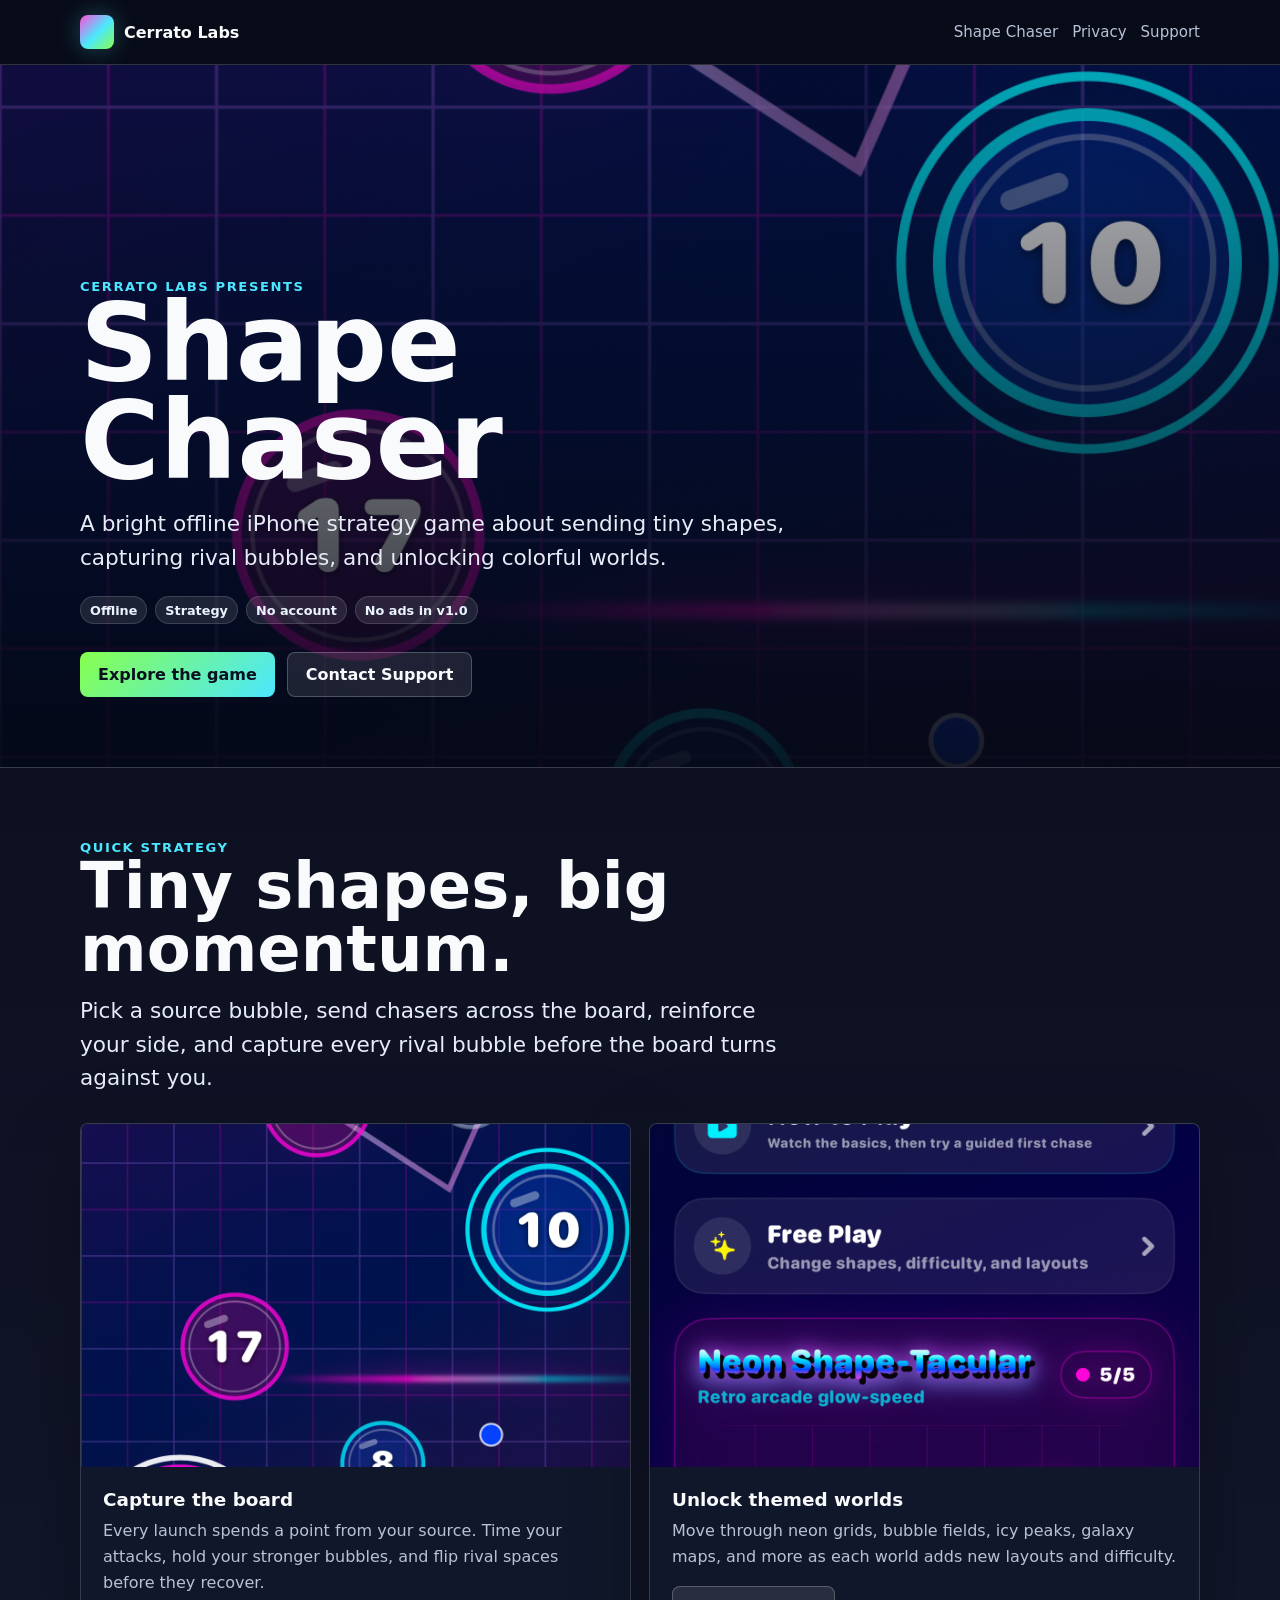
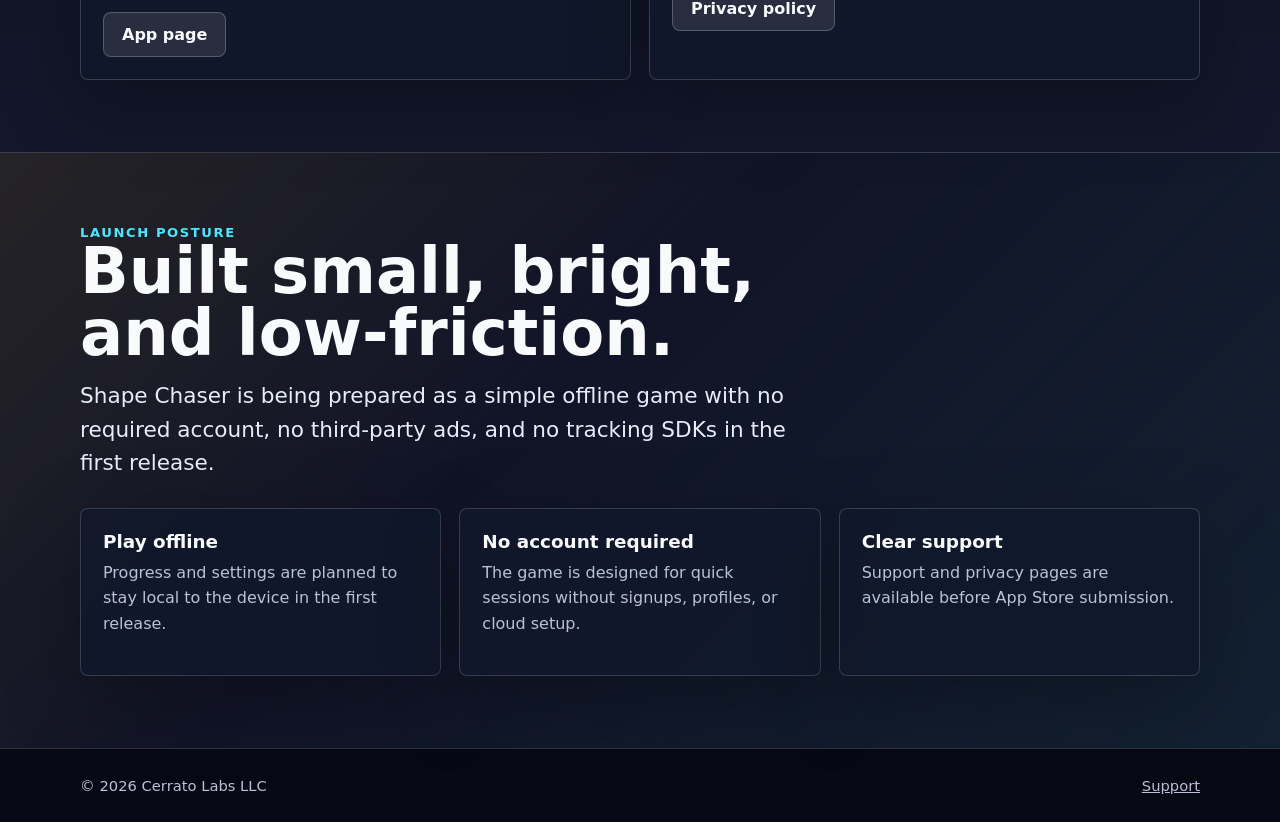
==== index.html @ 4d10f93d "Initial public Cerrato Labs site" ====
<!doctype html>
<html lang="en">
  <head>
    <meta charset="utf-8">
    <meta name="viewport" content="width=device-width, initial-scale=1">
    <title>Shape Chaser - Cerrato Labs</title>
    <meta name="description" content="Shape Chaser is a bright offline iPhone strategy game from Cerrato Labs.">
    <link rel="stylesheet" href="styles.css">
  </head>
  <body>
    <header class="site-header">
      <nav class="nav" aria-label="Primary">
        <a class="brand" href="index.html">
          <span class="brand-mark" aria-hidden="true"></span>
          <span>Cerrato Labs</span>
        </a>
        <div class="nav-links">
          <a href="shape-chaser.html">Shape Chaser</a>
          <a href="privacy-shape-chaser.html">Privacy</a>
          <a href="support.html">Support</a>
        </div>
      </nav>
    </header>

    <main>
      <section class="hero">
        <div class="hero-inner">
          <div class="eyebrow">Cerrato Labs presents</div>
          <h1>Shape Chaser</h1>
          <p class="lead">A bright offline iPhone strategy game about sending tiny shapes, capturing rival bubbles, and unlocking colorful worlds.</p>
          <div class="meta">
            <span class="pill">Offline</span>
            <span class="pill">Strategy</span>
            <span class="pill">No account</span>
            <span class="pill">No ads in v1.0</span>
          </div>
          <div class="actions">
            <a class="button primary" href="shape-chaser.html">Explore the game</a>
            <a class="button" href="support.html">Contact Support</a>
          </div>
        </div>
      </section>

      <section class="band">
        <div class="wrap">
          <div class="section-head">
            <div class="eyebrow">Quick strategy</div>
            <h2>Tiny shapes, big momentum.</h2>
            <p class="lead">Pick a source bubble, send chasers across the board, reinforce your side, and capture every rival bubble before the board turns against you.</p>
          </div>

          <div class="grid two">
            <article class="card">
              <img src="assets/shape-chaser-gameplay.png" alt="Shape Chaser gameplay with colorful capture bubbles">
              <div class="card-body">
                <h3>Capture the board</h3>
                <p>Every launch spends a point from your source. Time your attacks, hold your stronger bubbles, and flip rival spaces before they recover.</p>
                <a class="button" href="shape-chaser.html">App page</a>
              </div>
            </article>

            <article class="card">
              <img src="assets/shape-chaser-map.png" alt="Shape Chaser campaign map">
              <div class="card-body">
                <h3>Unlock themed worlds</h3>
                <p>Move through neon grids, bubble fields, icy peaks, galaxy maps, and more as each world adds new layouts and difficulty.</p>
                <a class="button" href="privacy-shape-chaser.html">Privacy policy</a>
              </div>
            </article>
          </div>
        </div>
      </section>

      <section class="band alt">
        <div class="wrap">
          <div class="section-head">
            <div class="eyebrow">Launch posture</div>
            <h2>Built small, bright, and low-friction.</h2>
            <p class="lead">Shape Chaser is being prepared as a simple offline game with no required account, no third-party ads, and no tracking SDKs in the first release.</p>
          </div>

          <div class="grid">
            <div class="card">
              <div class="card-body">
                <h3>Play offline</h3>
                <p>Progress and settings are planned to stay local to the device in the first release.</p>
              </div>
            </div>
            <div class="card">
              <div class="card-body">
                <h3>No account required</h3>
                <p>The game is designed for quick sessions without signups, profiles, or cloud setup.</p>
              </div>
            </div>
            <div class="card">
              <div class="card-body">
                <h3>Clear support</h3>
                <p>Support and privacy pages are available before App Store submission.</p>
              </div>
            </div>
          </div>
        </div>
      </section>
    </main>

    <footer class="footer">
      <div class="wrap">
        <span>© 2026 Cerrato Labs LLC</span>
        <span><a href="support.html">Support</a></span>
      </div>
    </footer>
  </body>
</html>
---- styles.css ----
:root {
  color-scheme: dark;
  --ink: #f8fafc;
  --muted: #b8c2d6;
  --paper: #0d1020;
  --panel: rgba(17, 24, 43, 0.84);
  --panel-strong: rgba(9, 13, 27, 0.92);
  --line: rgba(255, 255, 255, 0.16);
  --pink: #ff4fd8;
  --cyan: #4ce7ff;
  --lime: #88ff4d;
  --gold: #ffd166;
  --coral: #ff6b6b;
  --max: 1120px;
}

* {
  box-sizing: border-box;
}

html {
  scroll-behavior: smooth;
}

body {
  margin: 0;
  font-family: Inter, ui-sans-serif, system-ui, -apple-system, BlinkMacSystemFont, "Segoe UI", sans-serif;
  background: var(--paper);
  color: var(--ink);
  letter-spacing: 0;
}

a {
  color: inherit;
}

.site-header {
  position: sticky;
  top: 0;
  z-index: 20;
  backdrop-filter: blur(18px);
  background: rgba(8, 11, 22, 0.78);
  border-bottom: 1px solid var(--line);
}

.nav {
  width: min(var(--max), calc(100% - 32px));
  margin: 0 auto;
  min-height: 64px;
  display: flex;
  align-items: center;
  justify-content: space-between;
  gap: 18px;
}

.brand {
  display: inline-flex;
  align-items: center;
  gap: 10px;
  text-decoration: none;
  font-weight: 900;
}

.brand-mark {
  width: 34px;
  height: 34px;
  border-radius: 8px;
  background:
    linear-gradient(135deg, var(--pink), var(--cyan) 52%, var(--lime));
  box-shadow: 0 0 24px rgba(76, 231, 255, 0.28);
}

.nav-links {
  display: flex;
  gap: 14px;
  align-items: center;
  color: var(--muted);
  font-size: 0.94rem;
}

.nav-links a {
  text-decoration: none;
}

.nav-links a:hover {
  color: var(--ink);
}

.hero {
  min-height: 78vh;
  display: grid;
  align-items: end;
  background:
    linear-gradient(180deg, rgba(5, 8, 18, 0.26), rgba(5, 8, 18, 0.90)),
    url("assets/shape-chaser-gameplay.png") center / cover no-repeat;
}

.hero-inner {
  width: min(var(--max), calc(100% - 32px));
  margin: 0 auto;
  padding: 110px 0 70px;
}

.eyebrow {
  color: var(--cyan);
  font-size: 0.82rem;
  font-weight: 900;
  letter-spacing: 0.12em;
  text-transform: uppercase;
}

h1,
h2,
h3,
p {
  margin-top: 0;
}

h1 {
  max-width: 780px;
  font-size: clamp(3rem, 9vw, 6.8rem);
  line-height: 0.9;
  margin-bottom: 18px;
}

h2 {
  font-size: clamp(2rem, 5vw, 4rem);
  line-height: 0.98;
  margin-bottom: 14px;
}

h3 {
  font-size: 1.15rem;
  margin-bottom: 8px;
}

.lead {
  max-width: 720px;
  color: #e7ecf8;
  font-size: clamp(1.12rem, 2vw, 1.35rem);
  line-height: 1.55;
}

.actions {
  display: flex;
  flex-wrap: wrap;
  gap: 12px;
  margin-top: 28px;
}

.button {
  min-height: 44px;
  display: inline-flex;
  align-items: center;
  justify-content: center;
  padding: 12px 18px;
  border-radius: 8px;
  border: 1px solid rgba(255, 255, 255, 0.22);
  background: rgba(255, 255, 255, 0.1);
  text-decoration: none;
  font-weight: 800;
}

.button.primary {
  border: 0;
  color: #09111f;
  background: linear-gradient(135deg, var(--lime), var(--cyan));
}

.band {
  border-top: 1px solid var(--line);
  background: linear-gradient(180deg, #0d1020, #12172b);
}

.band.alt {
  background: linear-gradient(135deg, rgba(255, 209, 102, 0.10), #111427 42%, rgba(76, 231, 255, 0.08));
}

.wrap {
  width: min(var(--max), calc(100% - 32px));
  margin: 0 auto;
  padding: 72px 0;
}

.section-head {
  max-width: 780px;
  margin-bottom: 28px;
}

.grid {
  display: grid;
  grid-template-columns: repeat(3, minmax(0, 1fr));
  gap: 18px;
}

.two {
  grid-template-columns: repeat(2, minmax(0, 1fr));
}

.card {
  border: 1px solid var(--line);
  border-radius: 8px;
  background: var(--panel);
  overflow: hidden;
  box-shadow: 0 24px 80px rgba(0, 0, 0, 0.28);
}

.card-body {
  padding: 22px;
}

.card img {
  display: block;
  width: 100%;
  aspect-ratio: 16 / 10;
  object-fit: cover;
  background: #060915;
}

.app-icon {
  width: 100%;
  aspect-ratio: 1;
  object-fit: cover;
}

.meta {
  display: flex;
  flex-wrap: wrap;
  gap: 8px;
  margin: 18px 0;
}

.pill {
  display: inline-flex;
  align-items: center;
  min-height: 28px;
  padding: 5px 9px;
  border-radius: 999px;
  color: #eaf4ff;
  background: rgba(255, 255, 255, 0.10);
  border: 1px solid rgba(255, 255, 255, 0.14);
  font-size: 0.8rem;
  font-weight: 800;
}

.status {
  color: var(--gold);
}

.card p,
.copy p,
.list li {
  color: var(--muted);
  line-height: 1.62;
}

.list {
  padding-left: 1.2rem;
}

.list li + li {
  margin-top: 8px;
}

.page-hero {
  background:
    linear-gradient(180deg, rgba(7, 10, 21, 0.52), rgba(7, 10, 21, 0.94)),
    url("assets/shape-chaser-map.png") center / cover no-repeat;
}

.page-hero .wrap {
  padding-top: 110px;
}

.legal {
  max-width: 860px;
}

.legal h2 {
  font-size: 1.8rem;
  margin-top: 36px;
}

.footer {
  border-top: 1px solid var(--line);
  background: #070a15;
}

.footer .wrap {
  padding: 28px 0;
  display: flex;
  justify-content: space-between;
  gap: 18px;
  flex-wrap: wrap;
  color: var(--muted);
  font-size: 0.92rem;
}

@media (max-width: 760px) {
  .nav {
    align-items: flex-start;
    flex-direction: column;
    padding: 14px 0;
  }

  .nav-links {
    width: 100%;
    overflow-x: auto;
    padding-bottom: 2px;
  }

  .hero {
    min-height: 72vh;
  }

  .grid,
  .two {
    grid-template-columns: 1fr;
  }

  .wrap {
    padding: 52px 0;
  }
}
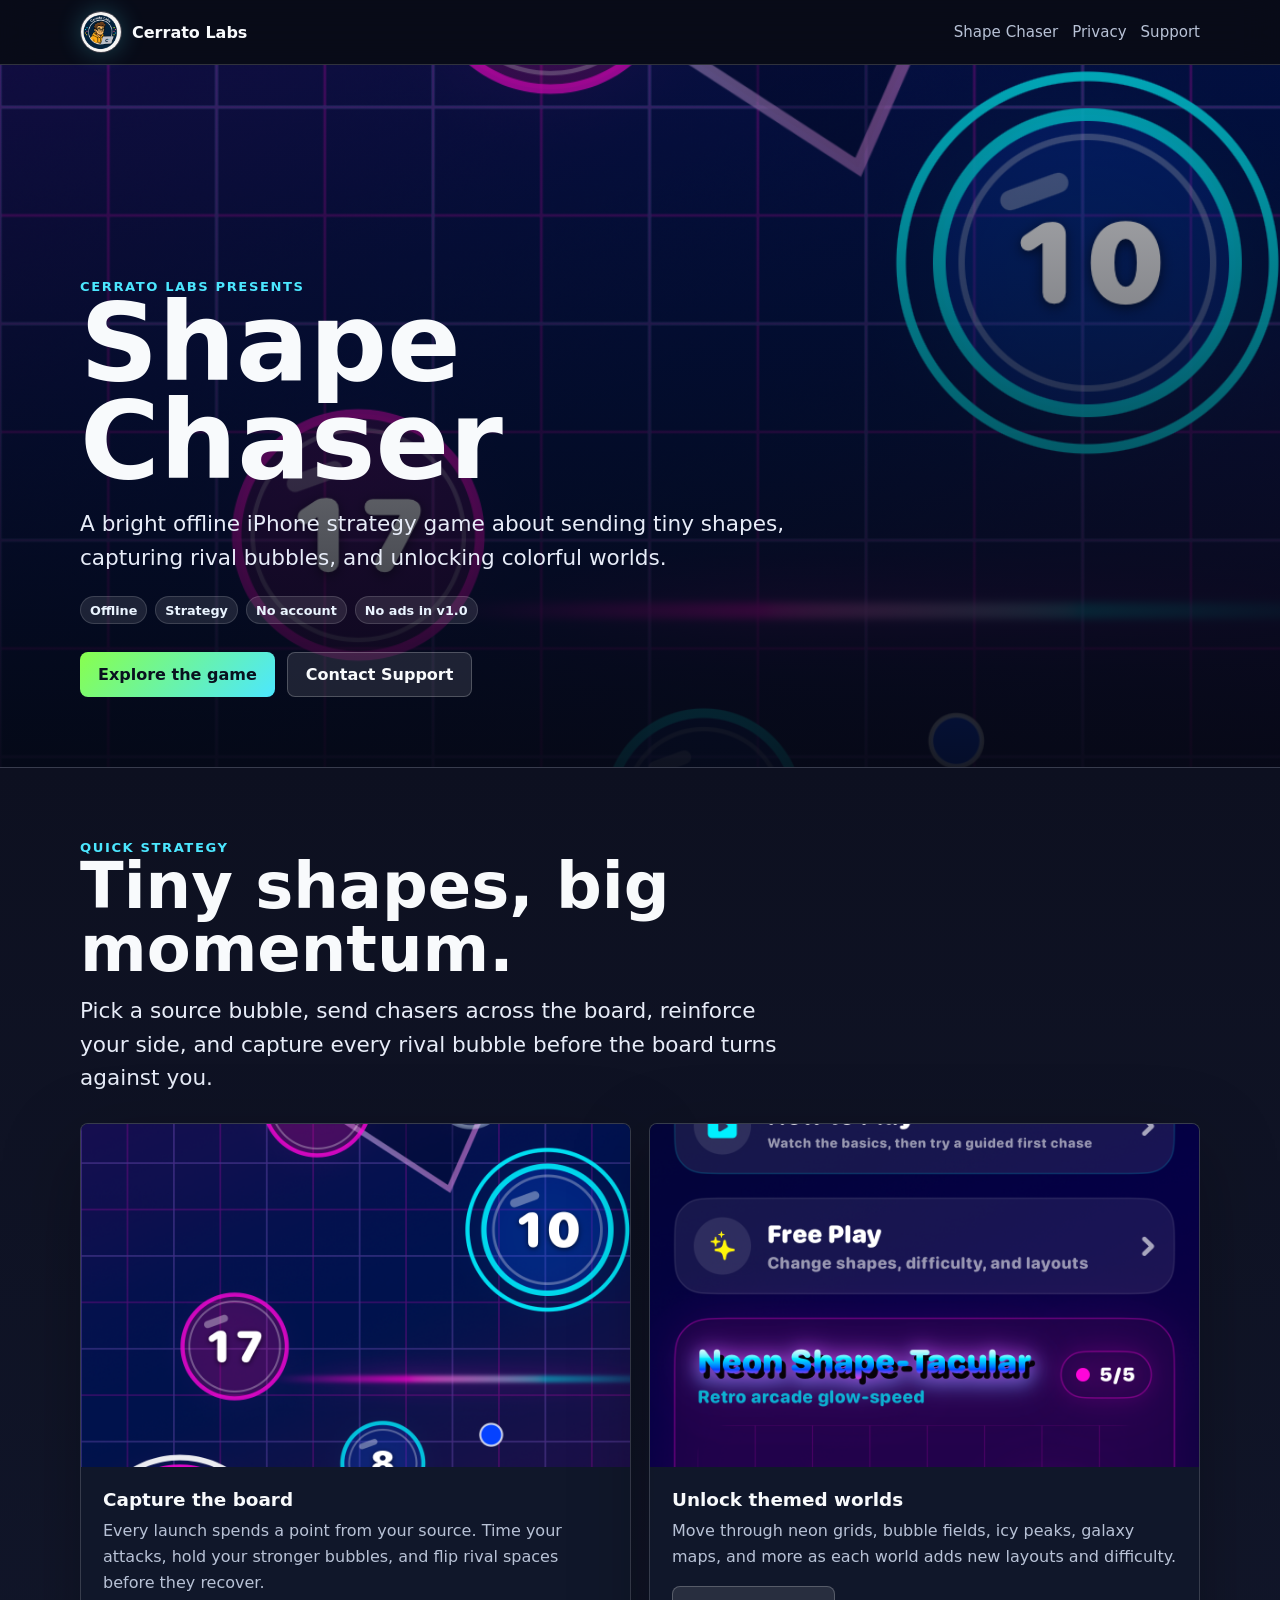
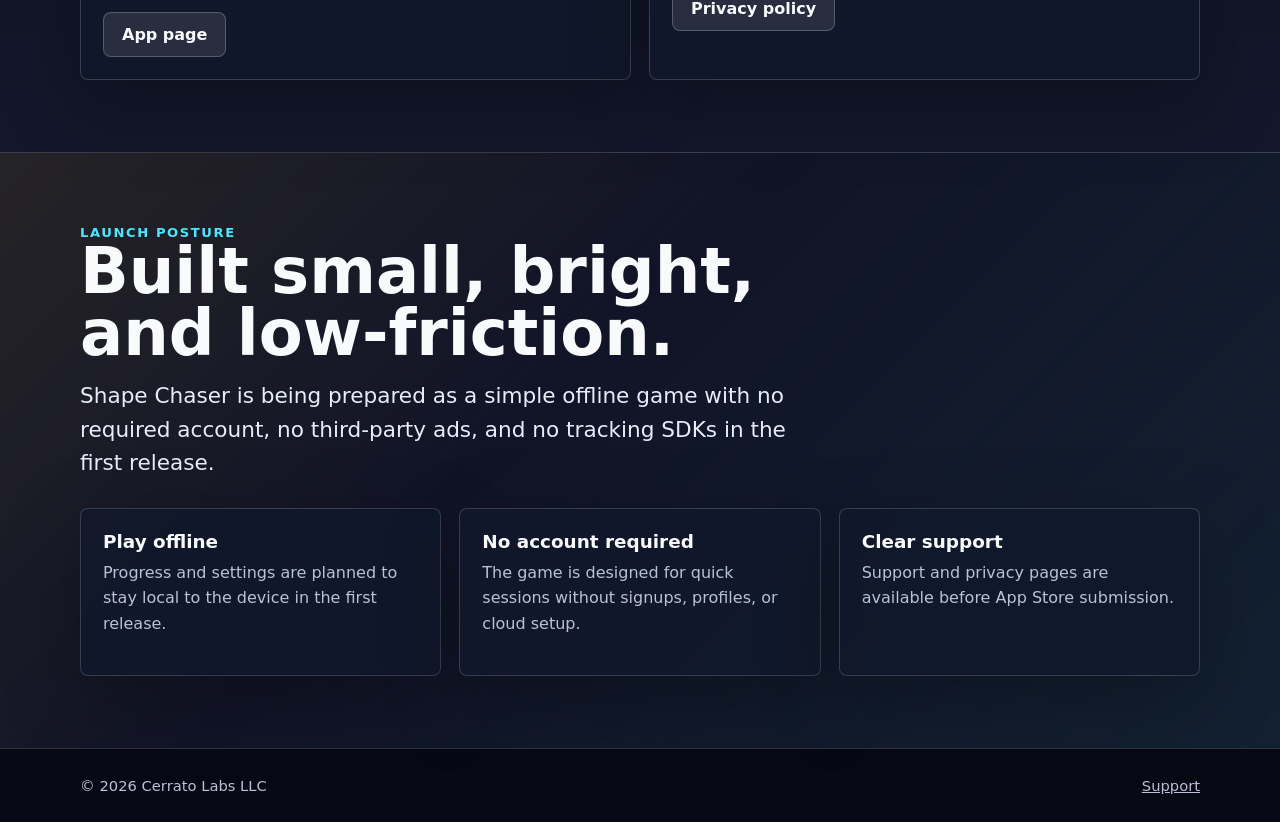
==== commit 545e7880: "Add Cerrato Labs mascot logo to public site" ====
--- a/index.html
+++ b/index.html
@@ -5,19 +5,24 @@
     <meta name="viewport" content="width=device-width, initial-scale=1">
     <title>Shape Chaser - Cerrato Labs</title>
     <meta name="description" content="Shape Chaser is a bright offline iPhone strategy game from Cerrato Labs.">
+    <link rel="canonical" href="https://cerratolabs.com/">
+    <meta property="og:title" content="Shape Chaser - Cerrato Labs">
+    <meta property="og:description" content="A bright offline iPhone strategy game about sending tiny shapes, capturing rival bubbles, and unlocking colorful worlds.">
+    <meta property="og:type" content="website">
+    <meta property="og:url" content="https://cerratolabs.com/">
     <link rel="stylesheet" href="styles.css">
   </head>
   <body>
     <header class="site-header">
       <nav class="nav" aria-label="Primary">
-        <a class="brand" href="index.html">
-          <span class="brand-mark" aria-hidden="true"></span>
+        <a class="brand" href="/">
+          <img class="brand-mark" src="/assets/cerrato-labs-mascot-badge-active-512.png" alt="" aria-hidden="true">
           <span>Cerrato Labs</span>
         </a>
         <div class="nav-links">
-          <a href="shape-chaser.html">Shape Chaser</a>
-          <a href="privacy-shape-chaser.html">Privacy</a>
-          <a href="support.html">Support</a>
+          <a href="/shape-chaser/">Shape Chaser</a>
+          <a href="/privacy-shape-chaser/">Privacy</a>
+          <a href="/support/">Support</a>
         </div>
       </nav>
     </header>
@@ -35,8 +40,8 @@
             <span class="pill">No ads in v1.0</span>
           </div>
           <div class="actions">
-            <a class="button primary" href="shape-chaser.html">Explore the game</a>
-            <a class="button" href="support.html">Contact Support</a>
+            <a class="button primary" href="/shape-chaser/">Explore the game</a>
+            <a class="button" href="/support/">Contact Support</a>
           </div>
         </div>
       </section>
@@ -55,7 +60,7 @@
               <div class="card-body">
                 <h3>Capture the board</h3>
                 <p>Every launch spends a point from your source. Time your attacks, hold your stronger bubbles, and flip rival spaces before they recover.</p>
-                <a class="button" href="shape-chaser.html">App page</a>
+                <a class="button" href="/shape-chaser/">App page</a>
               </div>
             </article>
 
@@ -64,7 +69,7 @@
               <div class="card-body">
                 <h3>Unlock themed worlds</h3>
                 <p>Move through neon grids, bubble fields, icy peaks, galaxy maps, and more as each world adds new layouts and difficulty.</p>
-                <a class="button" href="privacy-shape-chaser.html">Privacy policy</a>
+                <a class="button" href="/privacy-shape-chaser/">Privacy policy</a>
               </div>
             </article>
           </div>
@@ -106,7 +111,7 @@
     <footer class="footer">
       <div class="wrap">
         <span>© 2026 Cerrato Labs LLC</span>
-        <span><a href="support.html">Support</a></span>
+        <span><a href="/support/">Support</a></span>
       </div>
     </footer>
   </body>
--- a/styles.css
+++ b/styles.css
@@ -62,12 +62,13 @@
 }
 
 .brand-mark {
-  width: 34px;
-  height: 34px;
-  border-radius: 8px;
-  background:
-    linear-gradient(135deg, var(--pink), var(--cyan) 52%, var(--lime));
-  box-shadow: 0 0 24px rgba(76, 231, 255, 0.28);
+  display: block;
+  width: 42px;
+  height: 42px;
+  border-radius: 50%;
+  object-fit: cover;
+  border: 1px solid rgba(255, 255, 255, 0.22);
+  box-shadow: 0 0 24px rgba(76, 231, 255, 0.24);
 }
 
 .nav-links {
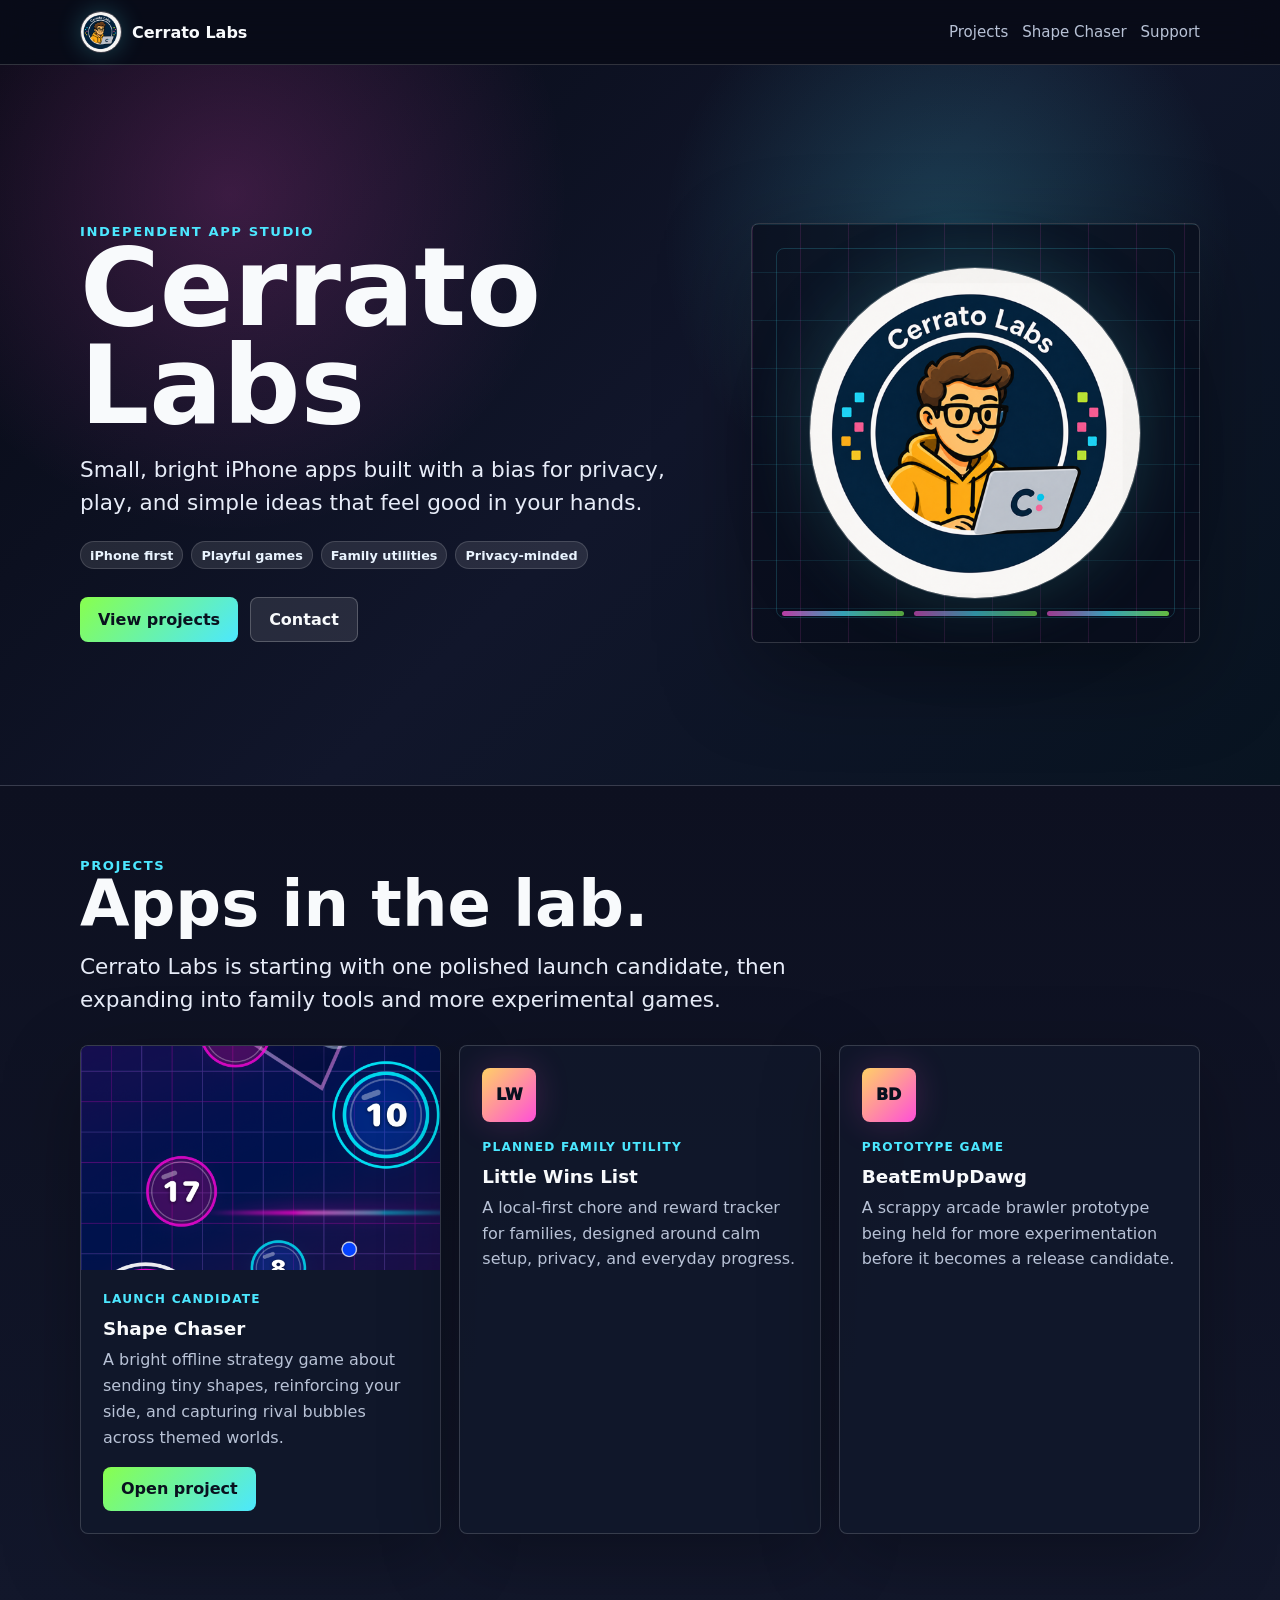
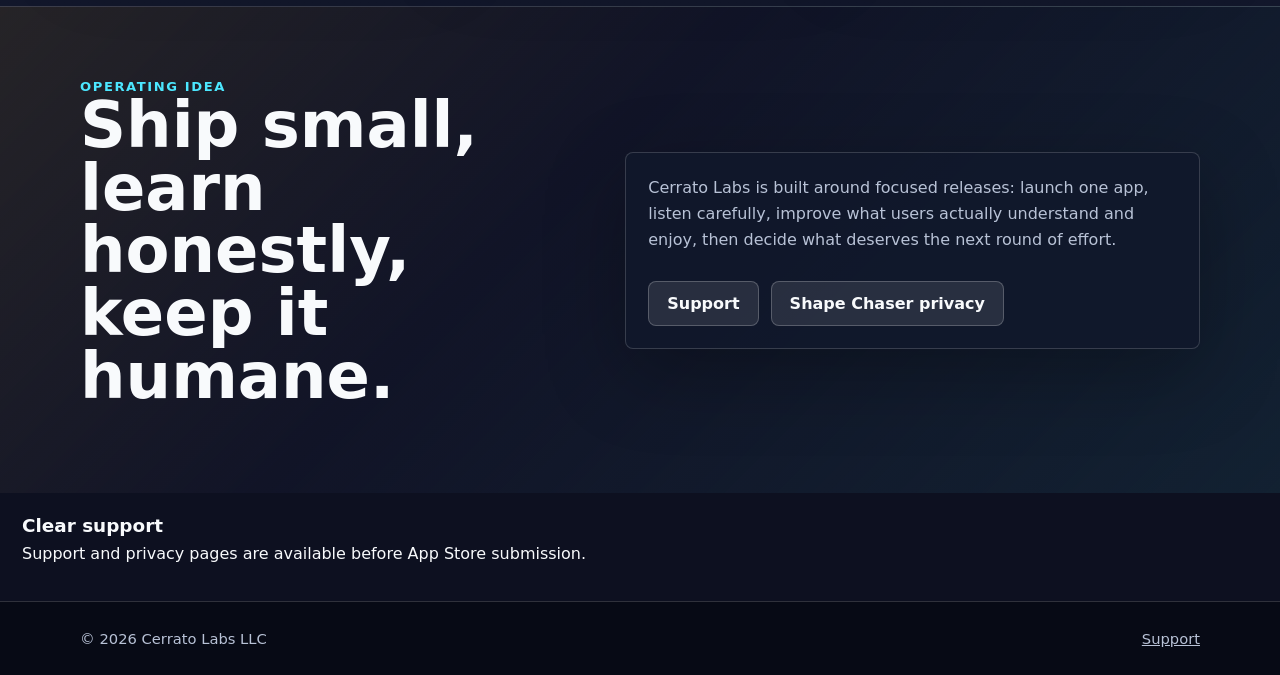
==== commit 77b7b913: "Make Cerrato Labs the public homepage" ====
--- a/index.html
+++ b/index.html
@@ -3,11 +3,11 @@
   <head>
     <meta charset="utf-8">
     <meta name="viewport" content="width=device-width, initial-scale=1">
-    <title>Shape Chaser - Cerrato Labs</title>
-    <meta name="description" content="Shape Chaser is a bright offline iPhone strategy game from Cerrato Labs.">
+    <title>Cerrato Labs</title>
+    <meta name="description" content="Cerrato Labs is an independent app studio building playful iPhone games and privacy-first family tools.">
     <link rel="canonical" href="https://cerratolabs.com/">
-    <meta property="og:title" content="Shape Chaser - Cerrato Labs">
-    <meta property="og:description" content="A bright offline iPhone strategy game about sending tiny shapes, capturing rival bubbles, and unlocking colorful worlds.">
+    <meta property="og:title" content="Cerrato Labs">
+    <meta property="og:description" content="An independent app studio building playful iPhone games and privacy-first family tools.">
     <meta property="og:type" content="website">
     <meta property="og:url" content="https://cerratolabs.com/">
     <link rel="stylesheet" href="styles.css">
@@ -20,56 +20,77 @@
           <span>Cerrato Labs</span>
         </a>
         <div class="nav-links">
+          <a href="#projects">Projects</a>
           <a href="/shape-chaser/">Shape Chaser</a>
-          <a href="/privacy-shape-chaser/">Privacy</a>
           <a href="/support/">Support</a>
         </div>
       </nav>
     </header>
 
     <main>
-      <section class="hero">
-        <div class="hero-inner">
-          <div class="eyebrow">Cerrato Labs presents</div>
-          <h1>Shape Chaser</h1>
-          <p class="lead">A bright offline iPhone strategy game about sending tiny shapes, capturing rival bubbles, and unlocking colorful worlds.</p>
-          <div class="meta">
-            <span class="pill">Offline</span>
-            <span class="pill">Strategy</span>
-            <span class="pill">No account</span>
-            <span class="pill">No ads in v1.0</span>
+      <section class="studio-hero">
+        <div class="studio-hero-inner">
+          <div class="studio-copy">
+            <div class="eyebrow">Independent app studio</div>
+            <h1>Cerrato Labs</h1>
+            <p class="lead">Small, bright iPhone apps built with a bias for privacy, play, and simple ideas that feel good in your hands.</p>
+            <div class="meta">
+              <span class="pill">iPhone first</span>
+              <span class="pill">Playful games</span>
+              <span class="pill">Family utilities</span>
+              <span class="pill">Privacy-minded</span>
+            </div>
+            <div class="actions">
+              <a class="button primary" href="#projects">View projects</a>
+              <a class="button" href="/support/">Contact</a>
+            </div>
           </div>
-          <div class="actions">
-            <a class="button primary" href="/shape-chaser/">Explore the game</a>
-            <a class="button" href="/support/">Contact Support</a>
+
+          <div class="studio-mark-panel" aria-hidden="true">
+            <img class="studio-logo" src="/assets/cerrato-labs-mascot-badge-active-512.png" alt="">
+            <div class="signal-row">
+              <span></span>
+              <span></span>
+              <span></span>
+            </div>
           </div>
         </div>
       </section>
 
-      <section class="band">
+      <section class="band" id="projects">
         <div class="wrap">
           <div class="section-head">
-            <div class="eyebrow">Quick strategy</div>
-            <h2>Tiny shapes, big momentum.</h2>
-            <p class="lead">Pick a source bubble, send chasers across the board, reinforce your side, and capture every rival bubble before the board turns against you.</p>
+            <div class="eyebrow">Projects</div>
+            <h2>Apps in the lab.</h2>
+            <p class="lead">Cerrato Labs is starting with one polished launch candidate, then expanding into family tools and more experimental games.</p>
           </div>
 
-          <div class="grid two">
-            <article class="card">
+          <div class="grid projects-grid">
+            <article class="card project-card featured-project">
               <img src="assets/shape-chaser-gameplay.png" alt="Shape Chaser gameplay with colorful capture bubbles">
               <div class="card-body">
-                <h3>Capture the board</h3>
-                <p>Every launch spends a point from your source. Time your attacks, hold your stronger bubbles, and flip rival spaces before they recover.</p>
-                <a class="button" href="/shape-chaser/">App page</a>
+                <div class="project-label">Launch candidate</div>
+                <h3>Shape Chaser</h3>
+                <p>A bright offline strategy game about sending tiny shapes, reinforcing your side, and capturing rival bubbles across themed worlds.</p>
+                <a class="button primary" href="/shape-chaser/">Open project</a>
               </div>
             </article>
 
-            <article class="card">
-              <img src="assets/shape-chaser-map.png" alt="Shape Chaser campaign map">
+            <article class="card project-card">
               <div class="card-body">
-                <h3>Unlock themed worlds</h3>
-                <p>Move through neon grids, bubble fields, icy peaks, galaxy maps, and more as each world adds new layouts and difficulty.</p>
-                <a class="button" href="/privacy-shape-chaser/">Privacy policy</a>
+                <div class="project-icon">LW</div>
+                <div class="project-label">Planned family utility</div>
+                <h3>Little Wins List</h3>
+                <p>A local-first chore and reward tracker for families, designed around calm setup, privacy, and everyday progress.</p>
+              </div>
+            </article>
+
+            <article class="card project-card">
+              <div class="card-body">
+                <div class="project-icon">BD</div>
+                <div class="project-label">Prototype game</div>
+                <h3>BeatEmUpDawg</h3>
+                <p>A scrappy arcade brawler prototype being held for more experimentation before it becomes a release candidate.</p>
               </div>
             </article>
           </div>
@@ -77,27 +98,23 @@
       </section>
 
       <section class="band alt">
-        <div class="wrap">
-          <div class="section-head">
-            <div class="eyebrow">Launch posture</div>
-            <h2>Built small, bright, and low-friction.</h2>
-            <p class="lead">Shape Chaser is being prepared as a simple offline game with no required account, no third-party ads, and no tracking SDKs in the first release.</p>
+        <div class="wrap studio-note">
+          <div>
+            <div class="eyebrow">Operating idea</div>
+            <h2>Ship small, learn honestly, keep it humane.</h2>
           </div>
-
-          <div class="grid">
-            <div class="card">
-              <div class="card-body">
-                <h3>Play offline</h3>
-                <p>Progress and settings are planned to stay local to the device in the first release.</p>
+          <div class="card">
+            <div class="card-body">
+              <p>Cerrato Labs is built around focused releases: launch one app, listen carefully, improve what users actually understand and enjoy, then decide what deserves the next round of effort.</p>
+              <div class="actions">
+                <a class="button" href="/support/">Support</a>
+                <a class="button" href="/privacy-shape-chaser/">Shape Chaser privacy</a>
               </div>
             </div>
-            <div class="card">
-              <div class="card-body">
-                <h3>No account required</h3>
-                <p>The game is designed for quick sessions without signups, profiles, or cloud setup.</p>
-              </div>
-            </div>
-            <div class="card">
+          </div>
+        </div>
+      </section>
+    </main>
               <div class="card-body">
                 <h3>Clear support</h3>
                 <p>Support and privacy pages are available before App Store submission.</p>
--- a/styles.css
+++ b/styles.css
@@ -102,6 +102,84 @@
   padding: 110px 0 70px;
 }
 
+.studio-hero {
+  min-height: 80vh;
+  display: grid;
+  align-items: center;
+  overflow: hidden;
+  background:
+    radial-gradient(circle at 74% 24%, rgba(76, 231, 255, 0.20), transparent 26%),
+    radial-gradient(circle at 18% 18%, rgba(255, 79, 216, 0.20), transparent 28%),
+    linear-gradient(135deg, #070a15 0%, #11162b 52%, #081421 100%);
+}
+
+.studio-hero-inner {
+  width: min(var(--max), calc(100% - 32px));
+  margin: 0 auto;
+  padding: 86px 0 70px;
+  display: grid;
+  grid-template-columns: minmax(0, 1.05fr) minmax(280px, 0.75fr);
+  align-items: center;
+  gap: 42px;
+}
+
+.studio-copy {
+  max-width: 760px;
+}
+
+.studio-mark-panel {
+  position: relative;
+  display: grid;
+  place-items: center;
+  min-height: 420px;
+  border: 1px solid rgba(255, 255, 255, 0.16);
+  border-radius: 8px;
+  background:
+    linear-gradient(rgba(76, 231, 255, 0.10) 1px, transparent 1px),
+    linear-gradient(90deg, rgba(255, 79, 216, 0.12) 1px, transparent 1px),
+    rgba(9, 13, 27, 0.72);
+  background-size: 48px 48px;
+  box-shadow: 0 30px 90px rgba(0, 0, 0, 0.34);
+}
+
+.studio-mark-panel::before {
+  content: "";
+  position: absolute;
+  inset: 24px;
+  border: 1px solid rgba(76, 231, 255, 0.18);
+  border-radius: 8px;
+}
+
+.studio-logo {
+  position: relative;
+  z-index: 1;
+  width: min(76%, 330px);
+  aspect-ratio: 1;
+  border-radius: 50%;
+  object-fit: cover;
+  box-shadow:
+    0 0 0 1px rgba(255, 255, 255, 0.22),
+    0 0 70px rgba(76, 231, 255, 0.20),
+    0 26px 80px rgba(0, 0, 0, 0.34);
+}
+
+.signal-row {
+  position: absolute;
+  left: 30px;
+  right: 30px;
+  bottom: 26px;
+  display: grid;
+  grid-template-columns: repeat(3, 1fr);
+  gap: 10px;
+}
+
+.signal-row span {
+  height: 5px;
+  border-radius: 999px;
+  background: linear-gradient(90deg, var(--pink), var(--cyan), var(--lime));
+  opacity: 0.72;
+}
+
 .eyebrow {
   color: var(--cyan);
   font-size: 0.82rem;
@@ -248,6 +326,47 @@
   color: var(--gold);
 }
 
+.projects-grid {
+  align-items: stretch;
+}
+
+.project-card {
+  min-height: 100%;
+}
+
+.featured-project {
+  grid-column: span 1;
+}
+
+.project-label {
+  margin-bottom: 12px;
+  color: var(--cyan);
+  font-size: 0.76rem;
+  font-weight: 900;
+  letter-spacing: 0.10em;
+  text-transform: uppercase;
+}
+
+.project-icon {
+  width: 54px;
+  height: 54px;
+  display: grid;
+  place-items: center;
+  margin-bottom: 18px;
+  border-radius: 8px;
+  color: #08101e;
+  background: linear-gradient(135deg, var(--gold), var(--pink));
+  font-weight: 950;
+  box-shadow: 0 0 34px rgba(255, 79, 216, 0.18);
+}
+
+.studio-note {
+  display: grid;
+  grid-template-columns: minmax(0, 0.9fr) minmax(280px, 1fr);
+  align-items: center;
+  gap: 28px;
+}
+
 .card p,
 .copy p,
 .list li {
@@ -314,6 +433,19 @@
     min-height: 72vh;
   }
 
+  .studio-hero {
+    min-height: auto;
+  }
+
+  .studio-hero-inner,
+  .studio-note {
+    grid-template-columns: 1fr;
+  }
+
+  .studio-mark-panel {
+    min-height: 320px;
+  }
+
   .grid,
   .two {
     grid-template-columns: 1fr;
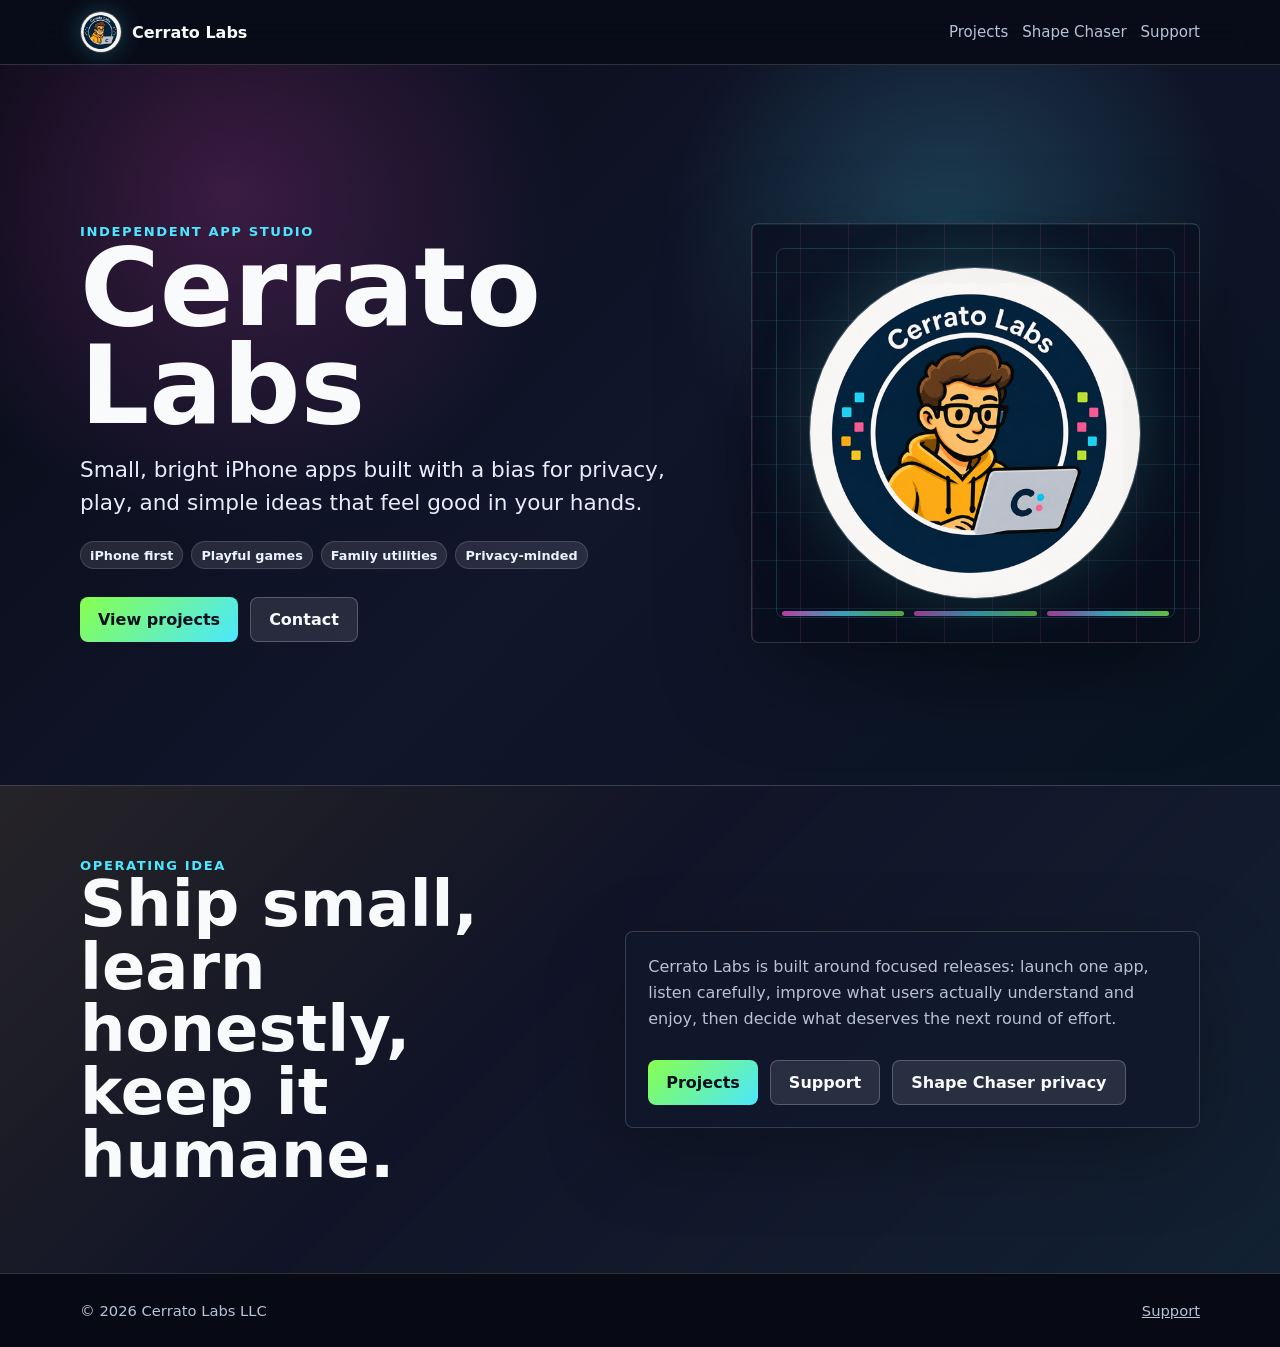
==== commit 6c736f16: "Move project cards to dedicated projects page" ====
--- a/index.html
+++ b/index.html
@@ -20,7 +20,7 @@
           <span>Cerrato Labs</span>
         </a>
         <div class="nav-links">
-          <a href="#projects">Projects</a>
+          <a href="/projects/">Projects</a>
           <a href="/shape-chaser/">Shape Chaser</a>
           <a href="/support/">Support</a>
         </div>
@@ -41,7 +41,7 @@
               <span class="pill">Privacy-minded</span>
             </div>
             <div class="actions">
-              <a class="button primary" href="#projects">View projects</a>
+              <a class="button primary" href="/projects/">View projects</a>
               <a class="button" href="/support/">Contact</a>
             </div>
           </div>
@@ -57,46 +57,6 @@
         </div>
       </section>
 
-      <section class="band" id="projects">
-        <div class="wrap">
-          <div class="section-head">
-            <div class="eyebrow">Projects</div>
-            <h2>Apps in the lab.</h2>
-            <p class="lead">Cerrato Labs is starting with one polished launch candidate, then expanding into family tools and more experimental games.</p>
-          </div>
-
-          <div class="grid projects-grid">
-            <article class="card project-card featured-project">
-              <img src="assets/shape-chaser-gameplay.png" alt="Shape Chaser gameplay with colorful capture bubbles">
-              <div class="card-body">
-                <div class="project-label">Launch candidate</div>
-                <h3>Shape Chaser</h3>
-                <p>A bright offline strategy game about sending tiny shapes, reinforcing your side, and capturing rival bubbles across themed worlds.</p>
-                <a class="button primary" href="/shape-chaser/">Open project</a>
-              </div>
-            </article>
-
-            <article class="card project-card">
-              <div class="card-body">
-                <div class="project-icon">LW</div>
-                <div class="project-label">Planned family utility</div>
-                <h3>Little Wins List</h3>
-                <p>A local-first chore and reward tracker for families, designed around calm setup, privacy, and everyday progress.</p>
-              </div>
-            </article>
-
-            <article class="card project-card">
-              <div class="card-body">
-                <div class="project-icon">BD</div>
-                <div class="project-label">Prototype game</div>
-                <h3>BeatEmUpDawg</h3>
-                <p>A scrappy arcade brawler prototype being held for more experimentation before it becomes a release candidate.</p>
-              </div>
-            </article>
-          </div>
-        </div>
-      </section>
-
       <section class="band alt">
         <div class="wrap studio-note">
           <div>
@@ -107,17 +67,9 @@
             <div class="card-body">
               <p>Cerrato Labs is built around focused releases: launch one app, listen carefully, improve what users actually understand and enjoy, then decide what deserves the next round of effort.</p>
               <div class="actions">
+                <a class="button primary" href="/projects/">Projects</a>
                 <a class="button" href="/support/">Support</a>
                 <a class="button" href="/privacy-shape-chaser/">Shape Chaser privacy</a>
-              </div>
-            </div>
-          </div>
-        </div>
-      </section>
-    </main>
-              <div class="card-body">
-                <h3>Clear support</h3>
-                <p>Support and privacy pages are available before App Store submission.</p>
               </div>
             </div>
           </div>
--- a/styles.css
+++ b/styles.css
@@ -392,6 +392,19 @@
   padding-top: 110px;
 }
 
+.projects-hero {
+  border-top: 1px solid var(--line);
+  background:
+    radial-gradient(circle at 78% 16%, rgba(136, 255, 77, 0.12), transparent 28%),
+    radial-gradient(circle at 14% 30%, rgba(255, 79, 216, 0.16), transparent 26%),
+    linear-gradient(135deg, #080b17, #131a32 58%, #081421);
+}
+
+.projects-hero .wrap {
+  padding-top: 110px;
+  padding-bottom: 62px;
+}
+
 .legal {
   max-width: 860px;
 }
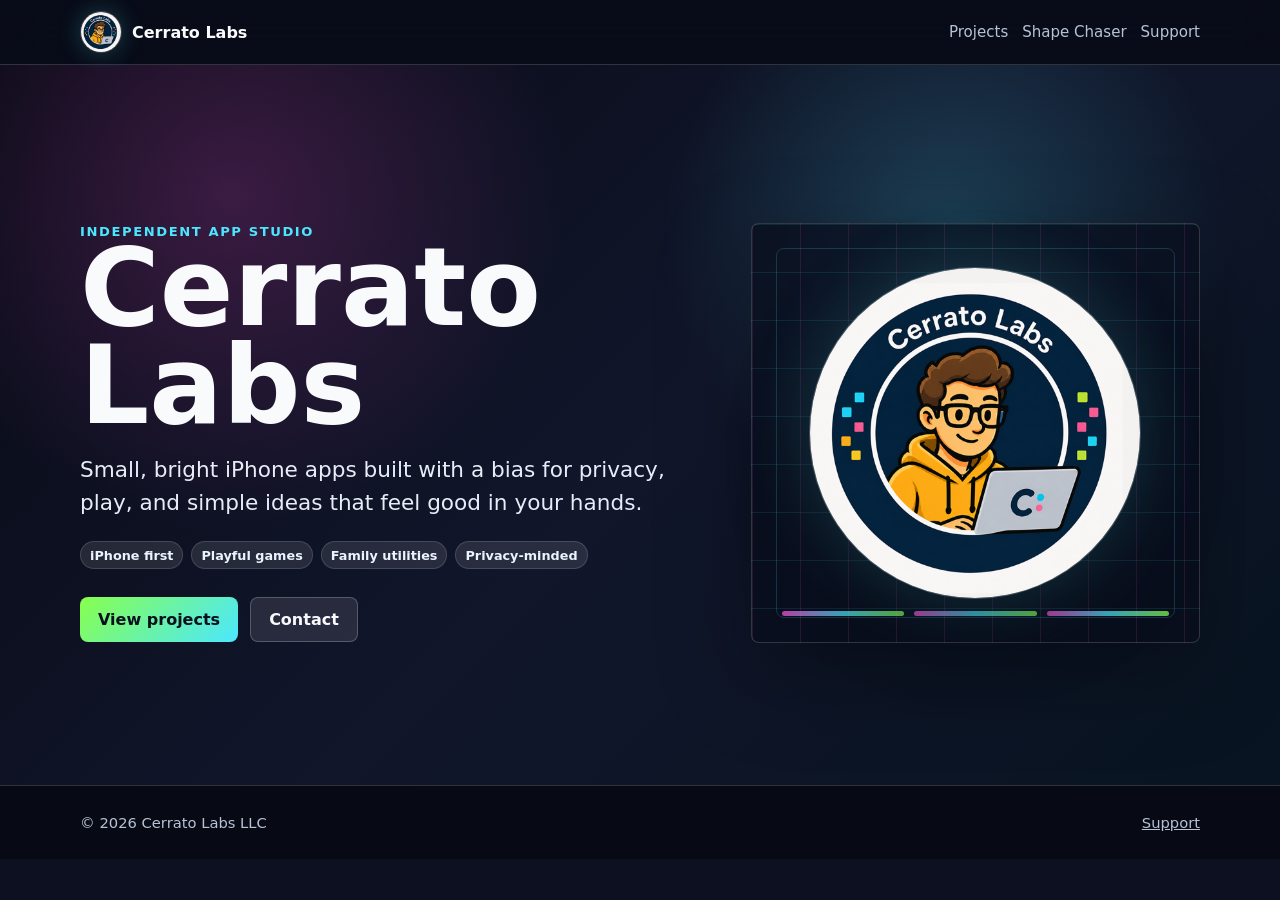
==== commit 4f1800c7: "Remove operating idea section from homepage" ====
--- a/index.html
+++ b/index.html
@@ -57,24 +57,6 @@
         </div>
       </section>
 
-      <section class="band alt">
-        <div class="wrap studio-note">
-          <div>
-            <div class="eyebrow">Operating idea</div>
-            <h2>Ship small, learn honestly, keep it humane.</h2>
-          </div>
-          <div class="card">
-            <div class="card-body">
-              <p>Cerrato Labs is built around focused releases: launch one app, listen carefully, improve what users actually understand and enjoy, then decide what deserves the next round of effort.</p>
-              <div class="actions">
-                <a class="button primary" href="/projects/">Projects</a>
-                <a class="button" href="/support/">Support</a>
-                <a class="button" href="/privacy-shape-chaser/">Shape Chaser privacy</a>
-              </div>
-            </div>
-          </div>
-        </div>
-      </section>
     </main>
 
     <footer class="footer">
--- a/styles.css
+++ b/styles.css
@@ -360,13 +360,6 @@
   box-shadow: 0 0 34px rgba(255, 79, 216, 0.18);
 }
 
-.studio-note {
-  display: grid;
-  grid-template-columns: minmax(0, 0.9fr) minmax(280px, 1fr);
-  align-items: center;
-  gap: 28px;
-}
-
 .card p,
 .copy p,
 .list li {
@@ -450,8 +443,7 @@
     min-height: auto;
   }
 
-  .studio-hero-inner,
-  .studio-note {
+  .studio-hero-inner {
     grid-template-columns: 1fr;
   }
 
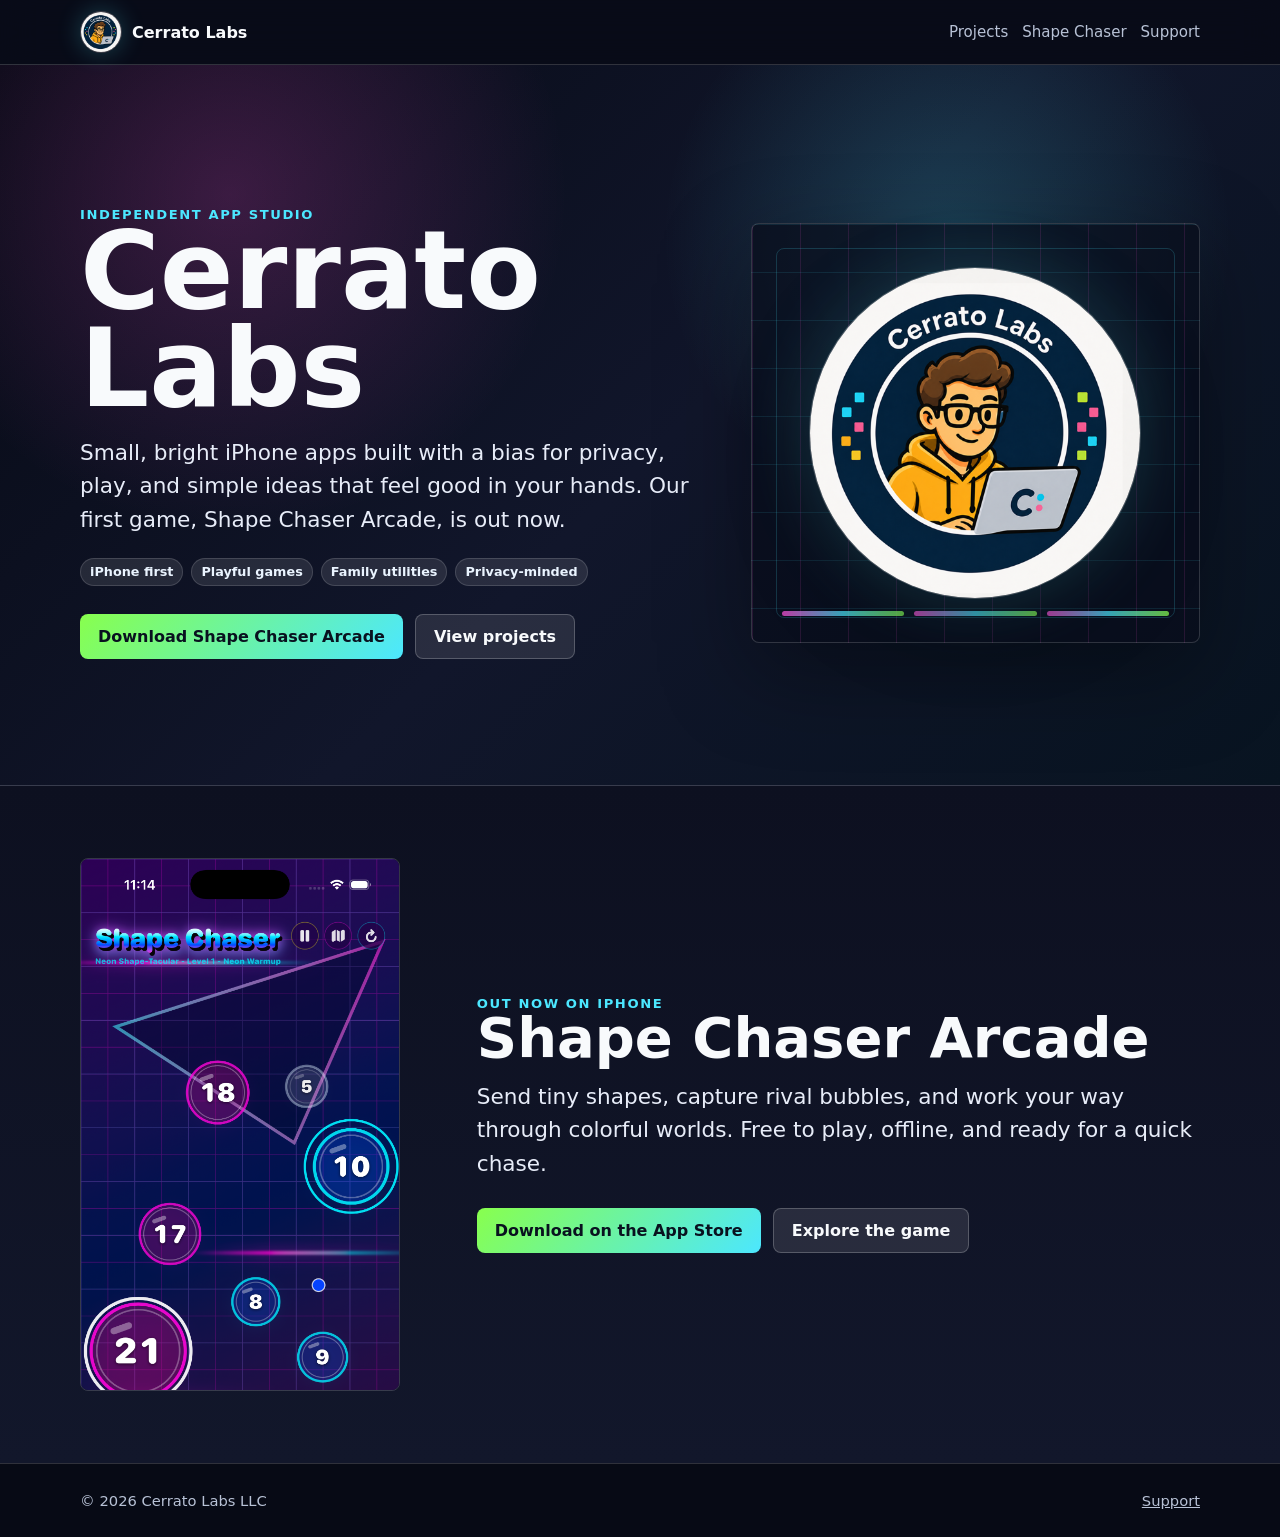
==== commit 76311c91: "Link live Shape Chaser Arcade release" ====
--- a/index.html
+++ b/index.html
@@ -4,10 +4,10 @@
     <meta charset="utf-8">
     <meta name="viewport" content="width=device-width, initial-scale=1">
     <title>Cerrato Labs</title>
-    <meta name="description" content="Cerrato Labs is an independent app studio building playful iPhone games and privacy-first family tools.">
+    <meta name="description" content="Cerrato Labs makes playful iPhone apps. Shape Chaser Arcade, our first game, is available now on the App Store.">
     <link rel="canonical" href="https://cerratolabs.com/">
     <meta property="og:title" content="Cerrato Labs">
-    <meta property="og:description" content="An independent app studio building playful iPhone games and privacy-first family tools.">
+    <meta property="og:description" content="Shape Chaser Arcade is available now on the App Store.">
     <meta property="og:type" content="website">
     <meta property="og:url" content="https://cerratolabs.com/">
     <link rel="stylesheet" href="styles.css">
@@ -21,7 +21,7 @@
         </a>
         <div class="nav-links">
           <a href="/projects/">Projects</a>
-          <a href="/shape-chaser/">Shape Chaser</a>
+          <a href="/shape-chaser.html">Shape Chaser</a>
           <a href="/support/">Support</a>
         </div>
       </nav>
@@ -33,7 +33,7 @@
           <div class="studio-copy">
             <div class="eyebrow">Independent app studio</div>
             <h1>Cerrato Labs</h1>
-            <p class="lead">Small, bright iPhone apps built with a bias for privacy, play, and simple ideas that feel good in your hands.</p>
+            <p class="lead">Small, bright iPhone apps built with a bias for privacy, play, and simple ideas that feel good in your hands. Our first game, Shape Chaser Arcade, is out now.</p>
             <div class="meta">
               <span class="pill">iPhone first</span>
               <span class="pill">Playful games</span>
@@ -41,8 +41,8 @@
               <span class="pill">Privacy-minded</span>
             </div>
             <div class="actions">
-              <a class="button primary" href="/projects/">View projects</a>
-              <a class="button" href="/support/">Contact</a>
+              <a class="button primary" href="https://apps.apple.com/us/app/shape-chaser-arcade/id6803175057">Download Shape Chaser Arcade</a>
+              <a class="button" href="/projects/">View projects</a>
             </div>
           </div>
 
@@ -52,6 +52,21 @@
               <span></span>
               <span></span>
               <span></span>
+            </div>
+          </div>
+        </div>
+      </section>
+
+      <section class="band launch-band" aria-labelledby="launch-title">
+        <div class="wrap launch-wrap">
+          <img class="launch-screenshot" src="/assets/shape-chaser-gameplay.png" alt="Shape Chaser Arcade gameplay in the Neon Shape-Tacular world">
+          <div class="launch-copy">
+            <div class="eyebrow">Out now on iPhone</div>
+            <h2 id="launch-title">Shape Chaser Arcade</h2>
+            <p class="lead">Send tiny shapes, capture rival bubbles, and work your way through colorful worlds. Free to play, offline, and ready for a quick chase.</p>
+            <div class="actions">
+              <a class="button primary" href="https://apps.apple.com/us/app/shape-chaser-arcade/id6803175057">Download on the App Store</a>
+              <a class="button" href="/shape-chaser.html">Explore the game</a>
             </div>
           </div>
         </div>
--- a/styles.css
+++ b/styles.css
@@ -255,6 +255,32 @@
   background: linear-gradient(135deg, rgba(255, 209, 102, 0.10), #111427 42%, rgba(76, 231, 255, 0.08));
 }
 
+.launch-wrap {
+  display: grid;
+  grid-template-columns: minmax(0, 320px) minmax(0, 1fr);
+  align-items: center;
+  gap: clamp(28px, 6vw, 88px);
+}
+
+.launch-screenshot {
+  display: block;
+  width: 100%;
+  max-height: 580px;
+  aspect-ratio: 0.6;
+  object-fit: cover;
+  object-position: center top;
+  border: 1px solid var(--line);
+  border-radius: 8px;
+}
+
+.launch-copy {
+  min-width: 0;
+}
+
+.launch-copy h2 {
+  font-size: 3.5rem;
+}
+
 .wrap {
   width: min(var(--max), calc(100% - 32px));
   margin: 0 auto;
@@ -385,6 +411,676 @@
   padding-top: 110px;
 }
 
+.shape-page-hero {
+  background:
+    radial-gradient(circle at 84% 20%, rgba(76, 231, 255, 0.18), transparent 28%),
+    radial-gradient(circle at 16% 28%, rgba(255, 79, 216, 0.18), transparent 26%),
+    linear-gradient(135deg, #070a15 0%, #10162d 52%, #081421 100%);
+}
+
+.shape-page-hero h1 {
+  font-size: 5rem;
+}
+
+.app-preview-band {
+  background:
+    radial-gradient(circle at 72% 20%, rgba(255, 79, 216, 0.12), transparent 28%),
+    linear-gradient(180deg, #0d1020, #090d1d);
+}
+
+.app-preview-wrap {
+  display: grid;
+  grid-template-columns: minmax(0, 1fr) minmax(240px, 360px);
+  align-items: center;
+  gap: 46px;
+}
+
+.app-preview-copy {
+  min-width: 0;
+}
+
+.title-preview-frame {
+  justify-self: end;
+  width: min(100%, 340px);
+  filter:
+    drop-shadow(0 34px 70px rgba(0, 0, 0, 0.40))
+    drop-shadow(0 0 42px rgba(255, 79, 216, 0.18))
+    drop-shadow(0 0 46px rgba(76, 231, 255, 0.12));
+}
+
+.title-preview-motion {
+  display: block;
+  width: 100%;
+  aspect-ratio: 7 / 15;
+  object-fit: cover;
+  border-radius: 8px;
+  border: 1px solid rgba(255, 255, 255, 0.14);
+  background: #050814;
+}
+
+.title-preview-motion-static {
+  display: none;
+}
+
+.demo-level-band {
+  background:
+    radial-gradient(circle at 18% 20%, rgba(255, 79, 216, 0.13), transparent 30%),
+    radial-gradient(circle at 84% 58%, rgba(76, 231, 255, 0.13), transparent 28%),
+    linear-gradient(180deg, #090d1d, #101428);
+}
+
+.demo-level-wrap {
+  display: grid;
+  grid-template-columns: minmax(0, 0.95fr) minmax(240px, 360px);
+  align-items: center;
+  gap: 46px;
+}
+
+.demo-level-copy {
+  min-width: 0;
+}
+
+.demo-steps {
+  display: flex;
+  flex-wrap: wrap;
+  gap: 10px;
+  margin-top: 24px;
+}
+
+.demo-steps span {
+  display: inline-flex;
+  align-items: center;
+  min-height: 34px;
+  padding: 7px 11px;
+  border-radius: 999px;
+  color: #f8fbff;
+  background: rgba(255, 255, 255, 0.09);
+  border: 1px solid rgba(255, 255, 255, 0.16);
+  font-size: 0.84rem;
+  font-weight: 900;
+}
+
+.tutorial-phone-frame {
+  justify-self: end;
+  width: min(100%, 340px);
+  padding: 10px;
+  border-radius: 8px;
+  border: 1px solid rgba(255, 255, 255, 0.14);
+  background:
+    linear-gradient(145deg, rgba(255, 255, 255, 0.14), rgba(255, 255, 255, 0.03)),
+    rgba(5, 8, 20, 0.82);
+  box-shadow:
+    0 34px 80px rgba(0, 0, 0, 0.36),
+    0 0 50px rgba(255, 79, 216, 0.16),
+    0 0 54px rgba(76, 231, 255, 0.12);
+}
+
+.tutorial-mini-screen {
+  --tutorial-coral: #ff2fca;
+  --tutorial-coral-dark: #8d1377;
+  --tutorial-aqua: #25d9f3;
+  --tutorial-aqua-dark: #157b95;
+  --tutorial-yellow: #fff200;
+  --tutorial-cream: #f3f2ff;
+  --tutorial-panel: rgba(29, 24, 76, 0.72);
+  display: flex;
+  flex-direction: column;
+  gap: 12px;
+  width: 100%;
+  min-height: 640px;
+  padding: 18px 16px;
+  border-radius: 6px;
+  background:
+    radial-gradient(circle at 18% 0%, rgba(255, 47, 202, 0.20), transparent 32%),
+    radial-gradient(circle at 86% 34%, rgba(37, 217, 243, 0.18), transparent 32%),
+    linear-gradient(180deg, #050842 0%, #08043b 54%, #16044c 100%);
+  overflow: hidden;
+}
+
+.tutorial-mini-header {
+  display: flex;
+  align-items: flex-start;
+  justify-content: space-between;
+  gap: 16px;
+}
+
+.tutorial-mini-title {
+  color: #ffffff;
+  font-size: 1.9rem;
+  line-height: 0.95;
+  font-weight: 950;
+}
+
+.tutorial-mini-subtitle {
+  margin-top: 5px;
+  color: rgba(255, 255, 255, 0.58);
+  font-size: 0.92rem;
+  font-weight: 900;
+}
+
+.tutorial-mini-close {
+  display: grid;
+  place-items: center;
+  width: 42px;
+  height: 42px;
+  flex: 0 0 auto;
+  border-radius: 50%;
+  color: #ffffff;
+  background: rgba(255, 255, 255, 0.12);
+  border: 1px solid rgba(255, 255, 255, 0.16);
+  font-size: 1.4rem;
+  font-weight: 950;
+}
+
+.tutorial-stage-web {
+  position: relative;
+  width: 100%;
+  aspect-ratio: 1.08 / 1;
+  overflow: hidden;
+  border-radius: 8px;
+  background:
+    radial-gradient(circle at 18% 70%, rgba(255, 47, 202, 0.20), transparent 18%),
+    radial-gradient(circle at 82% 28%, rgba(37, 217, 243, 0.18), transparent 19%),
+    linear-gradient(135deg, #071344, #11184f 50%, #271044);
+  border: 1px solid rgba(255, 255, 255, 0.13);
+}
+
+.tutorial-bg-dot,
+.tutorial-route,
+.tutorial-node,
+.tutorial-projectile,
+.tutorial-pulse,
+.tutorial-caption {
+  position: absolute;
+}
+
+.tutorial-bg-dot {
+  border-radius: 50%;
+  background: rgba(37, 217, 243, 0.13);
+}
+
+.dot-1 {
+  left: 8%;
+  top: 16%;
+  width: 12px;
+  height: 12px;
+}
+
+.dot-2 {
+  left: 29%;
+  top: 17%;
+  width: 14px;
+  height: 14px;
+}
+
+.dot-3 {
+  left: 83%;
+  top: 58%;
+  width: 38px;
+  height: 38px;
+  background: rgba(37, 217, 243, 0.10);
+}
+
+.dot-4 {
+  left: 6%;
+  top: 68%;
+  width: 44px;
+  height: 44px;
+  background: rgba(255, 47, 202, 0.14);
+}
+
+.dot-5 {
+  left: 47%;
+  top: 60%;
+  width: 26px;
+  height: 26px;
+  background: rgba(255, 47, 202, 0.14);
+}
+
+.dot-6 {
+  left: 67%;
+  top: 45%;
+  width: 34px;
+  height: 34px;
+  background: rgba(37, 217, 243, 0.12);
+}
+
+.tutorial-route {
+  z-index: 1;
+  height: 6px;
+  border-radius: 999px;
+  transform-origin: left center;
+  background: repeating-linear-gradient(90deg, rgba(255, 47, 202, 0.62) 0 10px, transparent 10px 22px);
+}
+
+.route-home-neutral {
+  left: 17%;
+  top: 70%;
+  width: 43%;
+  transform: rotate(-40deg);
+  animation: routeHomeNeutral 8.8s infinite;
+}
+
+.route-neutral-rival {
+  left: 50%;
+  top: 42%;
+  width: 36%;
+  transform: rotate(-23deg);
+  animation: routeNeutralRival 8.8s infinite;
+}
+
+.tutorial-node {
+  z-index: 3;
+  display: grid;
+  place-items: center;
+  width: 76px;
+  height: 76px;
+  border-radius: 50%;
+  transform: translate(-50%, -50%);
+  overflow: hidden;
+  box-shadow:
+    inset 0 0 0 7px rgba(255, 255, 255, 0.12),
+    0 10px 26px rgba(0, 0, 0, 0.34);
+}
+
+.tutorial-node::before {
+  content: "";
+  position: absolute;
+  inset: 0;
+  border-radius: inherit;
+  opacity: 0;
+  background:
+    radial-gradient(circle at 44% 34%, rgba(255, 255, 255, 0.22), transparent 32%),
+    linear-gradient(135deg, var(--tutorial-coral), var(--tutorial-coral-dark));
+}
+
+.tutorial-node > * {
+  position: relative;
+  z-index: 1;
+}
+
+.node-home {
+  left: 17%;
+  top: 70%;
+  width: 88px;
+  height: 88px;
+  background:
+    radial-gradient(circle at 44% 34%, rgba(255, 255, 255, 0.20), transparent 32%),
+    linear-gradient(135deg, var(--tutorial-coral), var(--tutorial-coral-dark));
+  border: 6px solid var(--tutorial-coral);
+  animation: nodeHomeGlow 8.8s infinite;
+}
+
+.node-neutral {
+  left: 50%;
+  top: 42%;
+  background:
+    radial-gradient(circle at 44% 34%, rgba(255, 255, 255, 0.34), transparent 34%),
+    linear-gradient(135deg, #f6f4ff, #c8c9d5);
+  border: 6px solid rgba(255, 255, 255, 0.76);
+  animation: nodeNeutralGlow 8.8s infinite;
+}
+
+.node-neutral::before {
+  animation: neutralOwner 8.8s infinite;
+}
+
+.node-rival {
+  left: 83%;
+  top: 28%;
+  width: 82px;
+  height: 82px;
+  background:
+    radial-gradient(circle at 44% 34%, rgba(255, 255, 255, 0.25), transparent 33%),
+    linear-gradient(135deg, var(--tutorial-aqua), var(--tutorial-aqua-dark));
+  border: 6px solid var(--tutorial-aqua);
+  animation: nodeRivalGlow 8.8s infinite;
+}
+
+.node-rival::before {
+  animation: rivalOwner 8.8s infinite;
+}
+
+.node-shine {
+  position: absolute;
+  left: 18%;
+  top: 18%;
+  width: 42%;
+  height: 10px;
+  border-radius: 999px;
+  background: rgba(255, 255, 255, 0.46);
+  transform: rotate(-18deg);
+}
+
+.node-count {
+  position: relative;
+  width: 100%;
+  height: 100%;
+  color: #ffffff;
+  font-size: 2rem;
+  line-height: 1;
+  font-weight: 950;
+  text-shadow: 0 3px 6px rgba(0, 0, 0, 0.50);
+}
+
+.node-count span {
+  position: absolute;
+  inset: 0;
+  display: grid;
+  place-items: center;
+  opacity: 0;
+  animation-duration: 8.8s;
+  animation-iteration-count: infinite;
+}
+
+.home-count-8 {
+  animation-name: homeCount8;
+}
+
+.home-count-7 {
+  animation-name: homeCount7;
+}
+
+.home-count-6 {
+  animation-name: homeCount6;
+}
+
+.neutral-count-1a {
+  animation-name: neutralCount1a;
+}
+
+.neutral-count-3a {
+  animation-name: neutralCount3a;
+}
+
+.neutral-count-4 {
+  animation-name: neutralCount4;
+}
+
+.neutral-count-3b {
+  animation-name: neutralCount3b;
+}
+
+.neutral-count-2 {
+  animation-name: neutralCount2;
+}
+
+.neutral-count-1b {
+  animation-name: neutralCount1b;
+}
+
+.rival-count-3 {
+  animation-name: rivalCount3;
+}
+
+.rival-count-2 {
+  animation-name: rivalCount2;
+}
+
+.rival-count-1 {
+  animation-name: rivalCount1;
+}
+
+.rival-count-4 {
+  animation-name: rivalCount4;
+}
+
+.tutorial-projectile {
+  z-index: 5;
+  left: 17%;
+  top: 70%;
+  width: 16px;
+  height: 16px;
+  border-radius: 50%;
+  background: var(--tutorial-coral);
+  border: 1px solid rgba(255, 255, 255, 0.80);
+  box-shadow: 0 0 16px rgba(255, 47, 202, 0.54);
+  transform: translate(-50%, -50%);
+  opacity: 0;
+  animation: tutorialProjectile 8.8s infinite ease-in-out;
+}
+
+.tutorial-pulse {
+  z-index: 4;
+  left: 17%;
+  top: 70%;
+  width: 36px;
+  height: 36px;
+  border: 3px solid rgba(255, 47, 202, 0.48);
+  border-radius: 50%;
+  box-shadow: 0 0 18px rgba(255, 47, 202, 0.34);
+  transform: translate(-50%, -50%);
+  animation:
+    tutorialPulseMove 8.8s infinite ease-in-out,
+    tutorialPulseScale 1.1s infinite ease-in-out;
+}
+
+.tutorial-caption {
+  z-index: 6;
+  left: 50%;
+  bottom: 8%;
+  width: min(78%, 250px);
+  height: 42px;
+  color: #ffffff;
+  transform: translateX(-50%);
+  background: rgba(0, 0, 0, 0.28);
+  border: 1px solid rgba(255, 255, 255, 0.16);
+  border-radius: 999px;
+}
+
+.tutorial-caption span {
+  position: absolute;
+  inset: 0;
+  display: grid;
+  place-items: center;
+  padding: 0 12px;
+  text-align: center;
+  font-size: 1rem;
+  font-weight: 950;
+  opacity: 0;
+  animation-duration: 8.8s;
+  animation-iteration-count: infinite;
+}
+
+.caption-1 {
+  animation-name: caption1;
+}
+
+.caption-2 {
+  animation-name: caption2;
+}
+
+.caption-3 {
+  animation-name: caption3;
+}
+
+.caption-4 {
+  animation-name: caption4;
+}
+
+.caption-5 {
+  animation-name: caption5;
+}
+
+.caption-6 {
+  animation-name: caption6;
+}
+
+.caption-7 {
+  animation-name: caption7;
+}
+
+.caption-8 {
+  animation-name: caption8;
+}
+
+.caption-9 {
+  animation-name: caption9;
+}
+
+.caption-10 {
+  animation-name: caption10;
+}
+
+.caption-11 {
+  animation-name: caption11;
+}
+
+.tutorial-mini-rows {
+  display: grid;
+  gap: 8px;
+}
+
+.tutorial-mini-row {
+  display: grid;
+  grid-template-columns: 38px minmax(0, 1fr);
+  gap: 10px;
+  align-items: center;
+  padding: 11px 12px;
+  border-radius: 8px;
+  background: var(--tutorial-panel);
+  border: 1px solid rgba(255, 255, 255, 0.11);
+}
+
+.tutorial-mini-row strong,
+.tutorial-mini-row span {
+  display: block;
+}
+
+.tutorial-mini-row strong {
+  margin-bottom: 3px;
+  color: #ffffff;
+  font-size: 0.94rem;
+  line-height: 1.08;
+  font-weight: 950;
+}
+
+.tutorial-mini-row div > span {
+  color: rgba(255, 255, 255, 0.62);
+  font-size: 0.76rem;
+  line-height: 1.22;
+  font-weight: 800;
+}
+
+.tutorial-mini-row .tutorial-mini-icon {
+  display: grid;
+  place-items: center;
+  width: 34px;
+  height: 34px;
+  border-radius: 50%;
+  color: #0a0d18;
+  background: var(--tutorial-yellow);
+  font-size: 0.9rem;
+  font-weight: 950;
+}
+
+.tutorial-mini-button {
+  display: grid;
+  place-items: center;
+  min-height: 48px;
+  margin-top: auto;
+  border-radius: 8px;
+  color: #080b14;
+  background: var(--tutorial-yellow);
+  font-size: 1rem;
+  font-weight: 950;
+}
+
+@keyframes routeHomeNeutral {
+  0%, 48% { opacity: 1; }
+  56%, 100% { opacity: 0.25; }
+}
+
+@keyframes routeNeutralRival {
+  0%, 47% { opacity: 0.22; }
+  48%, 88% { opacity: 1; }
+  94%, 100% { opacity: 0.22; }
+}
+
+@keyframes neutralOwner {
+  0%, 17.9% { opacity: 0; }
+  18%, 100% { opacity: 1; }
+}
+
+@keyframes rivalOwner {
+  0%, 87.9% { opacity: 0; }
+  88%, 100% { opacity: 1; }
+}
+
+@keyframes nodeHomeGlow {
+  0%, 48% { box-shadow: inset 0 0 0 7px rgba(255, 255, 255, 0.12), 0 0 0 6px rgba(255, 47, 202, 0.22), 0 10px 26px rgba(0, 0, 0, 0.34); }
+  56%, 100% { box-shadow: inset 0 0 0 7px rgba(255, 255, 255, 0.12), 0 10px 26px rgba(0, 0, 0, 0.34); }
+}
+
+@keyframes nodeNeutralGlow {
+  0%, 47.9% { box-shadow: inset 0 0 0 7px rgba(255, 255, 255, 0.12), 0 0 0 6px rgba(255, 255, 255, 0.18), 0 10px 26px rgba(0, 0, 0, 0.34); }
+  48%, 88% { box-shadow: inset 0 0 0 7px rgba(255, 255, 255, 0.12), 0 0 0 6px rgba(255, 47, 202, 0.22), 0 10px 26px rgba(0, 0, 0, 0.34); }
+  94%, 100% { box-shadow: inset 0 0 0 7px rgba(255, 255, 255, 0.12), 0 10px 26px rgba(0, 0, 0, 0.34); }
+}
+
+@keyframes nodeRivalGlow {
+  0%, 47.9% { box-shadow: inset 0 0 0 7px rgba(255, 255, 255, 0.12), 0 10px 26px rgba(0, 0, 0, 0.34); }
+  48%, 87.9% { box-shadow: inset 0 0 0 7px rgba(255, 255, 255, 0.12), 0 0 0 6px rgba(37, 217, 243, 0.25), 0 10px 26px rgba(0, 0, 0, 0.34); }
+  88%, 100% { box-shadow: inset 0 0 0 7px rgba(255, 255, 255, 0.12), 0 0 0 6px rgba(255, 47, 202, 0.22), 0 10px 26px rgba(0, 0, 0, 0.34); }
+}
+
+@keyframes tutorialProjectile {
+  0%, 9.9% { left: 17%; top: 70%; opacity: 0; }
+  10% { left: 17%; top: 70%; opacity: 1; }
+  18% { left: 50%; top: 42%; opacity: 1; }
+  18.1%, 28.9% { left: 50%; top: 42%; opacity: 0; }
+  29% { left: 17%; top: 70%; opacity: 1; }
+  37% { left: 50%; top: 42%; opacity: 1; }
+  37.1%, 47.9% { left: 50%; top: 42%; opacity: 0; }
+  48% { left: 50%; top: 42%; opacity: 1; }
+  56% { left: 83%; top: 28%; opacity: 1; }
+  56.1%, 63.9% { left: 83%; top: 28%; opacity: 0; }
+  64% { left: 50%; top: 42%; opacity: 1; }
+  72% { left: 83%; top: 28%; opacity: 1; }
+  72.1%, 79.9% { left: 83%; top: 28%; opacity: 0; }
+  80% { left: 50%; top: 42%; opacity: 1; }
+  88% { left: 83%; top: 28%; opacity: 1; }
+  88.1%, 100% { left: 83%; top: 28%; opacity: 0; }
+}
+
+@keyframes tutorialPulseMove {
+  0%, 9.9% { left: 17%; top: 70%; border-color: rgba(255, 47, 202, 0.48); }
+  10%, 47.9% { left: 50%; top: 42%; border-color: rgba(255, 47, 202, 0.48); }
+  48%, 87.9% { left: 83%; top: 28%; border-color: rgba(37, 217, 243, 0.48); }
+  88%, 100% { left: 83%; top: 28%; border-color: rgba(255, 242, 0, 0.56); }
+}
+
+@keyframes tutorialPulseScale {
+  0%, 100% { width: 32px; height: 32px; opacity: 0.62; }
+  50% { width: 54px; height: 54px; opacity: 0.34; }
+}
+
+@keyframes homeCount8 { 0%, 9.9% { opacity: 1; } 10%, 100% { opacity: 0; } }
+@keyframes homeCount7 { 0%, 9.9% { opacity: 0; } 10%, 28.9% { opacity: 1; } 29%, 100% { opacity: 0; } }
+@keyframes homeCount6 { 0%, 28.9% { opacity: 0; } 29%, 100% { opacity: 1; } }
+@keyframes neutralCount1a { 0%, 17.9% { opacity: 1; } 18%, 100% { opacity: 0; } }
+@keyframes neutralCount3a { 0%, 17.9% { opacity: 0; } 18%, 36.9% { opacity: 1; } 37%, 100% { opacity: 0; } }
+@keyframes neutralCount4 { 0%, 36.9% { opacity: 0; } 37%, 47.9% { opacity: 1; } 48%, 100% { opacity: 0; } }
+@keyframes neutralCount3b { 0%, 47.9% { opacity: 0; } 48%, 63.9% { opacity: 1; } 64%, 100% { opacity: 0; } }
+@keyframes neutralCount2 { 0%, 63.9% { opacity: 0; } 64%, 79.9% { opacity: 1; } 80%, 100% { opacity: 0; } }
+@keyframes neutralCount1b { 0%, 79.9% { opacity: 0; } 80%, 100% { opacity: 1; } }
+@keyframes rivalCount3 { 0%, 55.9% { opacity: 1; } 56%, 100% { opacity: 0; } }
+@keyframes rivalCount2 { 0%, 55.9% { opacity: 0; } 56%, 71.9% { opacity: 1; } 72%, 100% { opacity: 0; } }
+@keyframes rivalCount1 { 0%, 71.9% { opacity: 0; } 72%, 87.9% { opacity: 1; } 88%, 100% { opacity: 0; } }
+@keyframes rivalCount4 { 0%, 87.9% { opacity: 0; } 88%, 100% { opacity: 1; } }
+
+@keyframes caption1 { 0%, 9.9% { opacity: 1; } 10%, 100% { opacity: 0; } }
+@keyframes caption2 { 0%, 9.9% { opacity: 0; } 10%, 17.9% { opacity: 1; } 18%, 100% { opacity: 0; } }
+@keyframes caption3 { 0%, 17.9% { opacity: 0; } 18%, 28.9% { opacity: 1; } 29%, 100% { opacity: 0; } }
+@keyframes caption4 { 0%, 28.9% { opacity: 0; } 29%, 36.9% { opacity: 1; } 37%, 100% { opacity: 0; } }
+@keyframes caption5 { 0%, 36.9% { opacity: 0; } 37%, 47.9% { opacity: 1; } 48%, 100% { opacity: 0; } }
+@keyframes caption6 { 0%, 47.9% { opacity: 0; } 48%, 55.9% { opacity: 1; } 56%, 100% { opacity: 0; } }
+@keyframes caption7 { 0%, 55.9% { opacity: 0; } 56%, 63.9% { opacity: 1; } 64%, 100% { opacity: 0; } }
+@keyframes caption8 { 0%, 63.9% { opacity: 0; } 64%, 71.9% { opacity: 1; } 72%, 100% { opacity: 0; } }
+@keyframes caption9 { 0%, 71.9% { opacity: 0; } 72%, 79.9% { opacity: 1; } 80%, 100% { opacity: 0; } }
+@keyframes caption10 { 0%, 79.9% { opacity: 0; } 80%, 87.9% { opacity: 1; } 88%, 100% { opacity: 0; } }
+@keyframes caption11 { 0%, 87.9% { opacity: 0; } 88%, 100% { opacity: 1; } }
+
 .projects-hero {
   border-top: 1px solid var(--line);
   background:
@@ -422,6 +1118,21 @@
   font-size: 0.92rem;
 }
 
+@media (max-width: 960px) {
+  .studio-hero {
+    min-height: auto;
+  }
+
+  .studio-hero-inner {
+    grid-template-columns: 1fr;
+    padding: 64px 0 46px;
+  }
+
+  .studio-mark-panel {
+    display: none;
+  }
+}
+
 @media (max-width: 760px) {
   .nav {
     align-items: flex-start;
@@ -439,16 +1150,28 @@
     min-height: 72vh;
   }
 
-  .studio-hero {
-    min-height: auto;
-  }
-
   .studio-hero-inner {
+    padding: 52px 0 38px;
+  }
+
+  .launch-wrap {
     grid-template-columns: 1fr;
-  }
-
-  .studio-mark-panel {
-    min-height: 320px;
+    gap: 30px;
+  }
+
+  .launch-copy {
+    order: -1;
+  }
+
+  .launch-copy h2,
+  .shape-page-hero h1 {
+    font-size: 3rem;
+  }
+
+  .launch-screenshot {
+    justify-self: center;
+    max-width: 320px;
+    height: 420px;
   }
 
   .grid,
@@ -456,7 +1179,66 @@
     grid-template-columns: 1fr;
   }
 
+  .app-preview-wrap {
+    grid-template-columns: 1fr;
+    gap: 30px;
+  }
+
+  .title-preview-frame {
+    justify-self: center;
+    width: min(300px, 86vw);
+  }
+
+  .demo-level-wrap {
+    grid-template-columns: 1fr;
+    gap: 30px;
+  }
+
+  .tutorial-phone-frame {
+    justify-self: center;
+    width: min(300px, 86vw);
+  }
+
   .wrap {
     padding: 52px 0;
   }
 }
+
+@media (prefers-reduced-motion: reduce) {
+  .title-preview-motion-animated {
+    display: none;
+  }
+
+  .title-preview-motion-static {
+    display: block;
+  }
+
+  .tutorial-route,
+  .tutorial-node,
+  .tutorial-node::before,
+  .tutorial-projectile,
+  .tutorial-pulse,
+  .node-count span,
+  .tutorial-caption span {
+    animation: none !important;
+  }
+
+  .tutorial-projectile {
+    opacity: 0;
+  }
+
+  .route-home-neutral {
+    opacity: 1;
+  }
+
+  .route-neutral-rival {
+    opacity: 0.22;
+  }
+
+  .home-count-8,
+  .neutral-count-1a,
+  .rival-count-3,
+  .caption-1 {
+    opacity: 1;
+  }
+}
